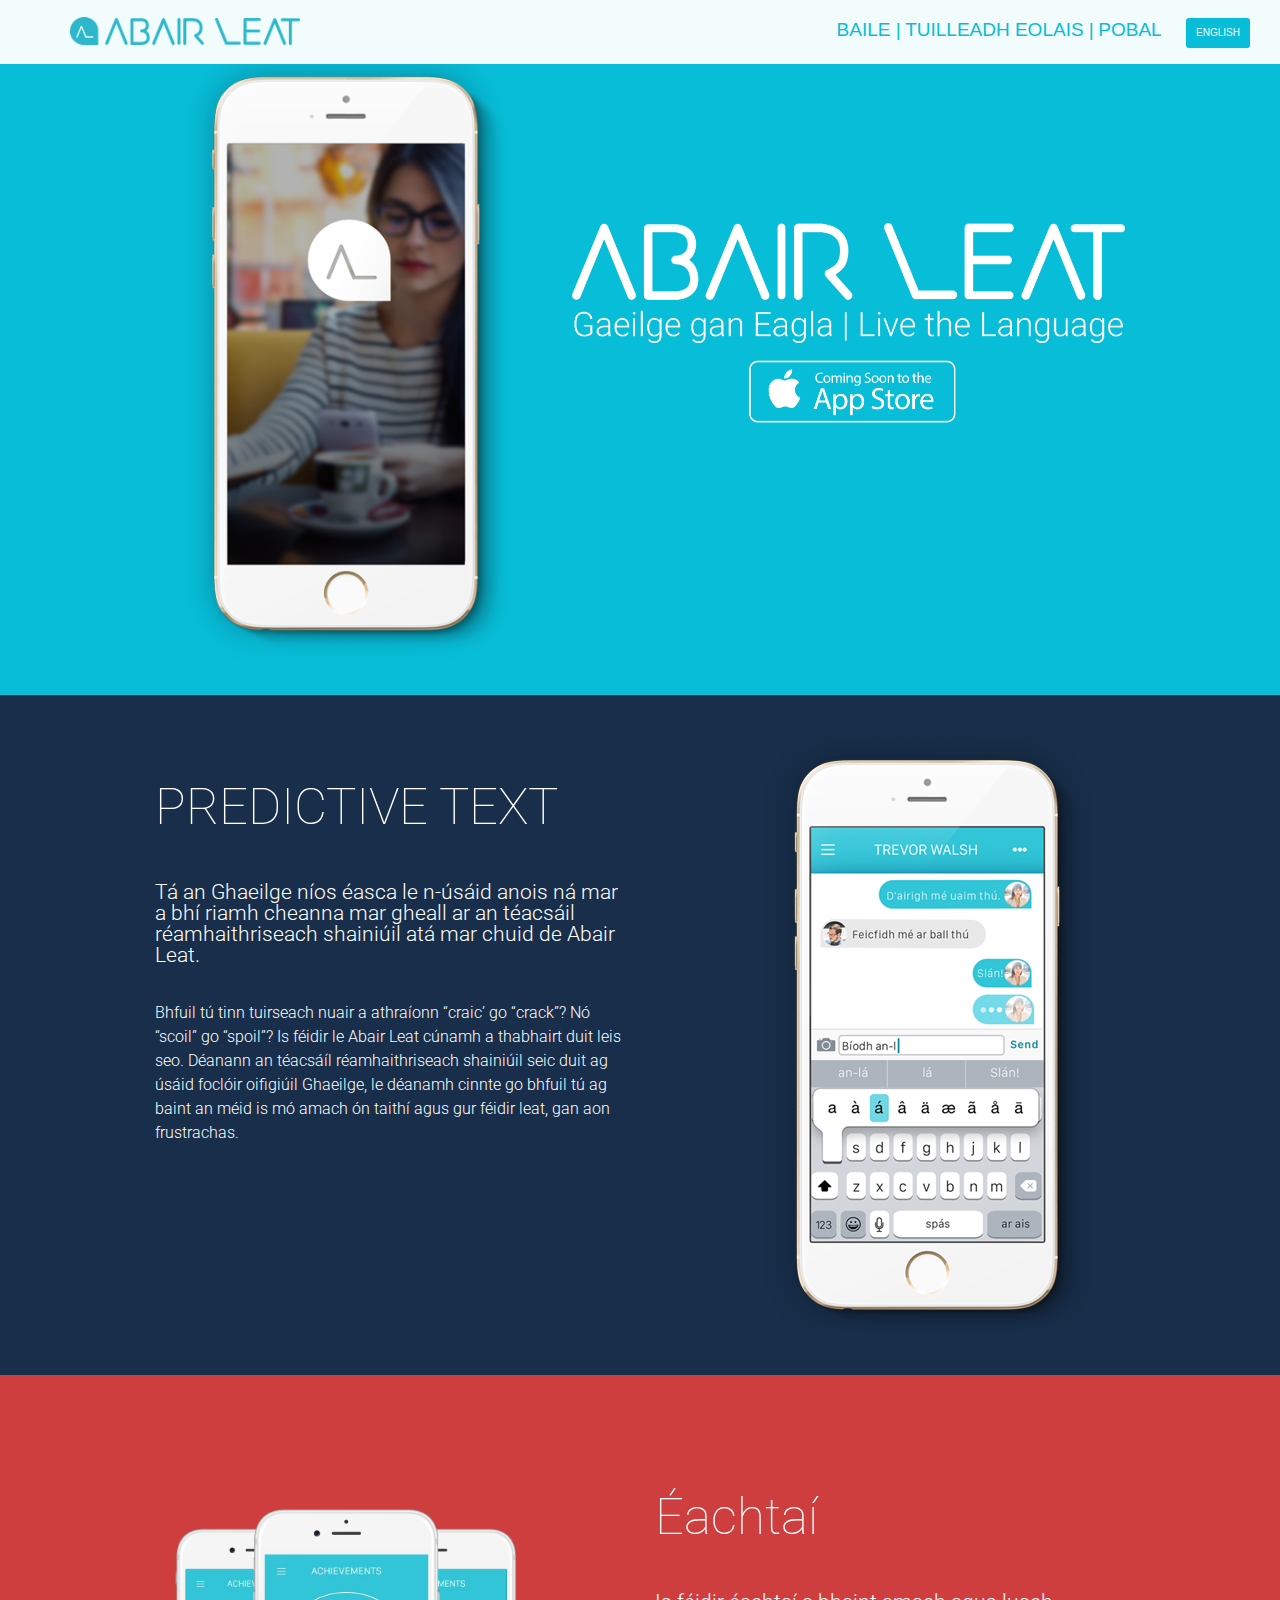
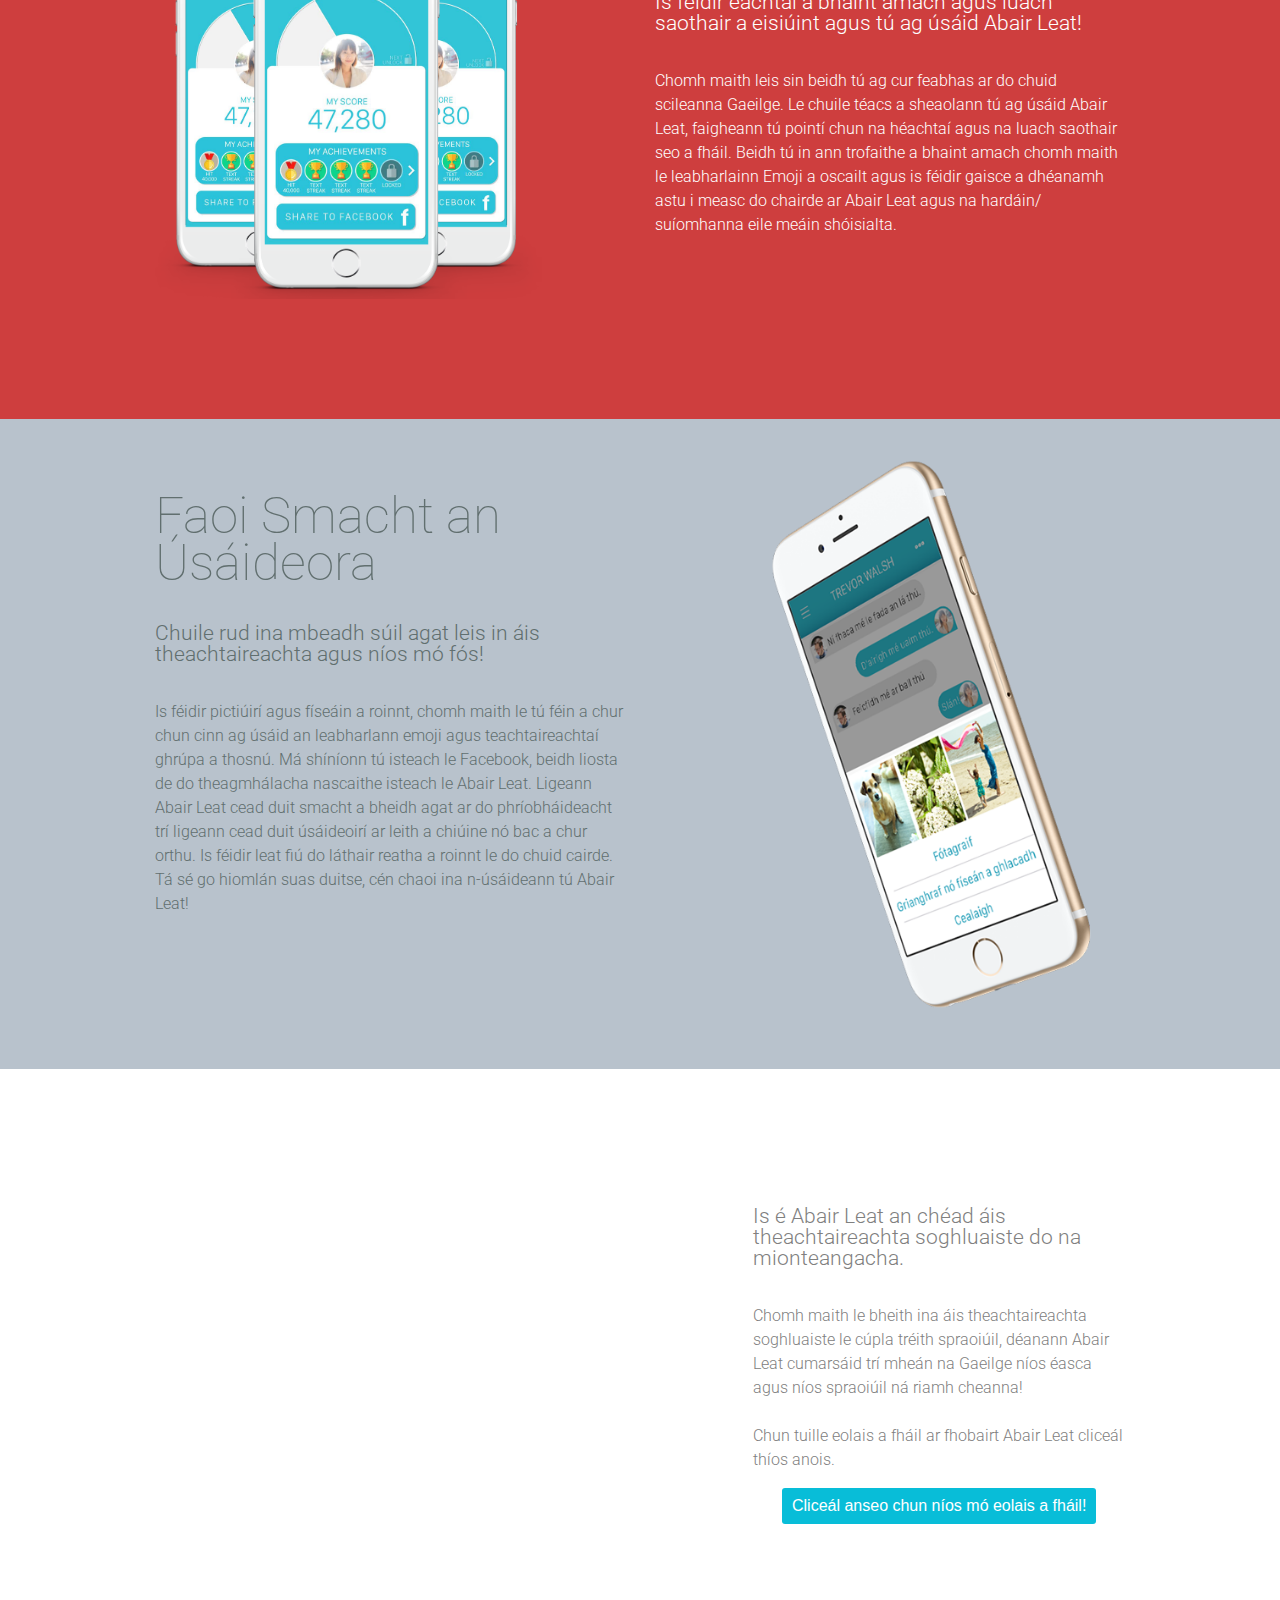
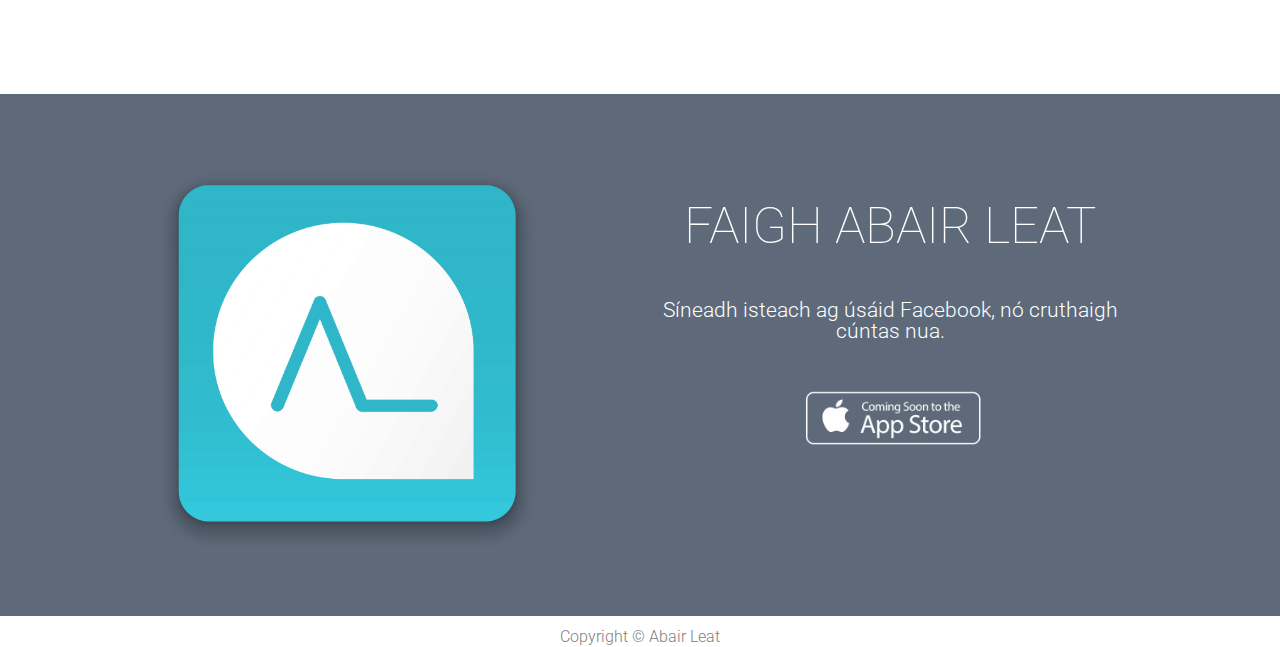
==== index.html @ ecb1967f "font size" ====
<!doctype html>
<html lang="en">
<head>
<link href='https://fonts.googleapis.com/css?family=Roboto:300,100' rel='stylesheet' type='text/css'>
<meta charset="utf-8">
<meta name="viewport" content="initial-scale=1">
<title>Abair Leat</title>
<link rel="shortcut icon" type="image/ico" href="images/favicon.ico">
<link rel="stylesheet" type="text/css" href="normalize.css">
<link rel="stylesheet" type="text/css" href="skeleton.css">
<link rel="stylesheet" type="text/css" href="foundation.css">
<link rel="stylesheet" type="text/css" href="stylesheet.css">
</head>

<body>
<div id="wrapper">

<header>
    <nav>
        <ul id="navigation">
            <li><a href="#secone">BAILE  |  </a></li>
            <li><a href="http://www.abairleat.org/learnmore">TUILLEADH EOLAIS  |  </a></li>
            <li><a href="http://abairleat.meteor.com" target="_blank">POBAL</a></li>
            <li><a href='http://abairleat.org/en.html'><button id='engbutton'>ENGLISH</button></a></li>
        </ul>

    </nav>
    <a href="#secone" id="mobilelogo"><img src='images/headertwo.png' id="headerbubble"></a>
</header>






      <div class="section" id='secone'>
        <div class="container">
        <div class="row">
          <div class="medium-12 large-5 columns" id="oneleft">
            <img src="images/mainmockupweb.png" id="mainscreen">
          </div>
          <div class="medium-12 large-7 columns" id="oneright">
            <img src="images/mainlogo.png" id="allogo">
            <img src='images/comingsoontoapple.png' id='comingsoontop'>
          </div>
        </div>
      </div>
  </div>



      <div class="section" id='secthree'>
        <div class="container">
        <div class="row">
          <div class="medium-12 large-6 columns" id="twoleft">
            <h1>PREDICTIVE TEXT</h1>
            <h5>Tá an Ghaeilge níos éasca le n-úsáid anois ná mar a bhí riamh cheanna mar gheall ar an téacsáil réamhaithriseach shainiúil atá mar chuid de Abair Leat.</h5>
            <p>Bhfuil tú tinn tuirseach nuair a athraíonn “craic’ go “crack”? Nó “scoil” go “spoil”? Is féidir le Abair Leat cúnamh a thabhairt duit leis seo. Déanann an téacsáíl réamhaithriseach shainiúil seic duit ag úsáid foclóir oifigiúil Ghaeilge, le déanamh cinnte go bhfuil tú ag baint an méid is mó amach ón taithí agus gur féidir leat, gan aon frustrachas.</p>
          </div>
          <div class="medium-12 large-5 columns" id="threeright">
            <img src="images/predictivetext.png" id="predictive">
          </div>
        </div>
        </div>
      </div>

    <div class="section" id="secfour">
    <div class="container">
    <div class="row">
      <div class="medium-12 large-5 columns" id="tworight">
        <img src="images/achievements.png" id="achievements">
      </div>
      <div class="medium-12 large-6 columns" id="twoleftright">
        <h1>Éachtaí</h1>
        <h5>Is féidir éachtaí a bhaint amach agus luach saothair a eisiúint agus tú ag úsáid Abair Leat!</h5>
        <p>Chomh maith leis sin beidh tú ag cur feabhas ar do chuid scileanna Gaeilge. Le chuile téacs a sheaolann tú ag úsáid Abair Leat, faigheann tú pointí chun na héachtaí agus na luach saothair seo a fháil. Beidh tú in ann trofaithe a bhaint amach chomh maith le leabharlainn Emoji a oscailt agus is féidir gaisce a dhéanamh astu i measc do chairde ar Abair Leat agus na hardáin/ suíomhanna eile meáin shóisialta.</p>
      </div>
    </div>
    </div>
    </div>

    <div class="section" id="secfive">
    <div class="container">
    <div class="row">
      <div class="medium-12 large-6 columns" id="twoleft">
        <h1 class='secfivetext' id='usertitle'>Faoi Smacht an Úsáideora</h1>
        <h5 class='secfivetext'>Chuile rud ina mbeadh súil agat leis in áis theachtaireachta agus níos mó fós!</h5>
        <p class='secfivetext'>Is féidir pictiúirí agus físeáin a roinnt, chomh maith le tú féin a chur chun cinn ag úsáid an leabharlann emoji agus teachtaireachtaí ghrúpa a thosnú. Má shíníonn tú isteach le Facebook, beidh liosta de do theagmhálacha nascaithe isteach le Abair Leat. Ligeann Abair Leat cead duit smacht a bheidh agat ar do phríobháideacht trí ligeann cead duit úsáideoirí ar leith a chiúine nó bac a chur orthu. Is féidir leat fiú do láthair reatha a roinnt le do chuid cairde. Tá sé go hiomlán suas duitse, cén chaoi ina n-úsáideann tú Abair Leat!</p>
      </div>
      <div class="medium-12 large-5 columns" id="tworight">
        <img src="images/otherthings.png" id="otherthings">
          </div>
        </div>
      </div>
    </div>

    <div class="section" id='sectwo'>
      <div class="container">
      <div class="row">
        <div class="medium-12 large-5 columns" id="twoleft">
          <iframe width="560" height="315" src="https://www.youtube.com/embed/egiFXU-FQB8" frameborder="0" allowfullscreen></iframe>        </div>
        <div class="medium-12 large-5 columns" id="fiveright">
          <h5>Is é Abair Leat an chéad áis theachtaireachta soghluaiste do na mionteangacha.</h5>
          <p>Chomh maith le bheith ina áis theachtaireachta soghluaiste le cúpla tréith spraoiúil, déanann Abair Leat cumarsáid trí mheán na Gaeilge níos éasca agus níos spraoiúil ná riamh cheanna! <br><br>
          Chun tuille eolais a fháil ar fhobairt Abair Leat cliceál thíos anois.</p>
          <a href="http://www.abairleat.org/learnmore"><button id="learnmorebutton">Cliceál anseo chun níos mó eolais a fháil!</button></a>
        </div>
      </div>
      </div>
    </div>

    <div class="section" id="secsix">
    <div class="container">
    <div class="row">
      <div class="medium-12 large-5 columns" id="twoleft">
        <img src="images/icon.png" id='icon'>
      </div>
      <div class="medium-12 large-6 columns" id="twoleft">
        <h1 class="secsixtext">FAIGH ABAIR LEAT</h1>
        <h5 class="secsixtext">Síneadh isteach ag úsáid Facebook, nó cruthaigh cúntas nua.</h5>
        <img src="images/comingsoontoapple.png" id='comingsoon'>
      </div>
        </div>
      </div>
    </div>

</div>

<footer>
  <h5 id="copyright">Copyright &copy; Abair Leat</h5>
</footer>
</body>
</html>
---- stylesheet.css ----
/*CSS Stylesheet*/

/** {border: 1px solid black;}*/

body {
    text-align: center;
}
#wrapper {
  max-width: 1500px;
  text-align: left;
  margin: 0 auto;
}
img {
    max-width: 100%;
    max-height: 80vh;
}
iframe {
  width: 500px;
}
main {
  text-align: center;
}

#comingsoontop {
  width: 50%;
}

#engbutton {
  padding: 10px;
  margin-bottom: 12px;
  background-color: #08BDD8;
  color: white;
  font-size: 10px;
  margin-left: 20px;
}
header {
  max-width: 1500px;
  background: white;
  opacity: 0.95;
  position: fixed;
  height: 64px;
  width: 100%;
  z-index: 1;
}
nav {
  float: right;
  padding-right: 30px;
}
nav ul {
  color: #08BDD8;

}
nav ul li {
  display: inline-block;
  text-decoration: none;
  /*padding-top: 15px;*/
  padding-bottom: 0px;
  font-size: 19px;
  margin: 0px;
  color: #08BDD8;
}
a {
  color: #08BDD8;
  text-decoration: none;
}
#headerbubble {
  margin-top: 17px;
  max-height: 28px;
  padding-left: 70px;
}
#headerone {
  display: none;
}
.section {
  /*padding: 80px;*/
  position: relative;
  width: 100vw;
  max-width: 1500px;
  max-height: 800px;
  padding-bottom: 20px;
}
#secone {
  padding-top: 40px;
  background-color: #08BDD8;
}
#sectwo {
  padding-top: 100px;
  padding-bottom: 150px;
  background-color: #ffffff;
}
#secthree {
  padding: 40px 0px;
  /*background-color: white;*/
  background-color: #182E4A;
}
#secfour {
  padding-top: 70px;
  padding-bottom: 120px;
  /*background-color: white;*/
  background-color: #CE3E3E;
}
#achievements {
  padding-top: 50px;
}
#sectwo div h1{
  color: grey;
}
#sectwo div h5{
  color: grey;
}
#sectwo p{
  color: grey;
}
#secfive {
  padding: 40px 0px;
  background-color: #b8c2cc;
}
.secfivetext {
  color: #616f6f;
}
#usertitle {
  line-height: 35pt;
}
#fiveright {
  padding-left: 30px;
}
#secsix {
  text-align: center;
  padding-top: 60px;
  padding-bottom: 70px;
  background-color: #5E6A7A;
}
.secsixtext {
  text-align: center;
}
#comingsoon {
  max-width: 50%;
}

#learnmorebutton {
  font-size: 12pt;
  background-color: #08BDD8;
  color: white;
  padding: 10px;
  margin-bottom: 20px;
}
iframe {
  margin-top: 50px;
  border: 2px solid white;
}
/*#sectwo {
margin-top: 0px;
padding-top: 0px;

}*/
.container {
  margin-top: 0px;
  text-align: center;
  color: white;
}
#mainscreen {
  max-height: 95vh;
}
#predicitve {
  margin-bottom: 20px;
  max-height: 650px;
}
#otherthings {
  margin-bottom: 20px;
  max-height: 550px;
}
#oneleft {
  margin-top: 0px;
}
#oneright {
  margin-left: 0px;
  margin-top: 100px;
}
#allogo {
  margin-top: 15%;
}
h1 {
  font-family: 'Roboto', sans-serif;
  text-align: left;
  font-size: 38pt;
  font-weight: 100;
}
h3 {
  font-family: 'Roboto', sans-serif;
  text-align: left;
  font-size: 32pt;
  font-weight: 100;
}
h5 {
  font-family: 'Roboto', sans-serif;
    text-align: left;
    font-size: 16pt;
    font-weight: 300;
    line-height: 21px;
}
p {
    font-family: 'Roboto', sans-serif;
      text-align: left;
      font-size: 12pt;
      font-weight: 300;
}
#getabairleatsec h1 {
  text-align: center;
  color: white;
}

#learnmoresec h2 {
  text-align: center;
  color: white;
  margin-bottom: 0px;
}
footer {
  background-color: white;
  color: grey;
  text-align: center;
}
#copyright {
  padding-top: 10px;
  margin: 0px;
  text-align: center;
  font-size: 12pt;
}
@media screen and (max-width: 1200px) {
  .section {
    max-height: 3000px;
  }
}
@media screen and (max-width: 590px) {
  #mobilelogo {
    display: none;
  }
}
@media screen and (max-width: 790px) {
  #headerbubble {
    display: none;
  }
  nav {
    text-align: center;
    padding-right: 0px;
    float: none;
  }
}
@media screen and (max-width: 650px) {
  iframe {
    width: 300px;
  }
  #predicitve {
    padding-bottom: 20px;
  }
  .section {
    padding: 0px;
  }
}
@media screen and (max-width: 500px) {
  nav ul li {
    font-size: 11pt;
  }
}
@media screen and (max-width: 450px) {
  nav {
    float: none;
  }
  #learnmorebutton {
    font-size: 9pt;
  }
  #engbutton {
    margin-left: 5px;
    padding: 5px;
  }
}

@media screen and (max-width: 1020px) {
  #allogo {
    margin-top: -100px;
  }
  .section {
    max-height: none;
  }
}
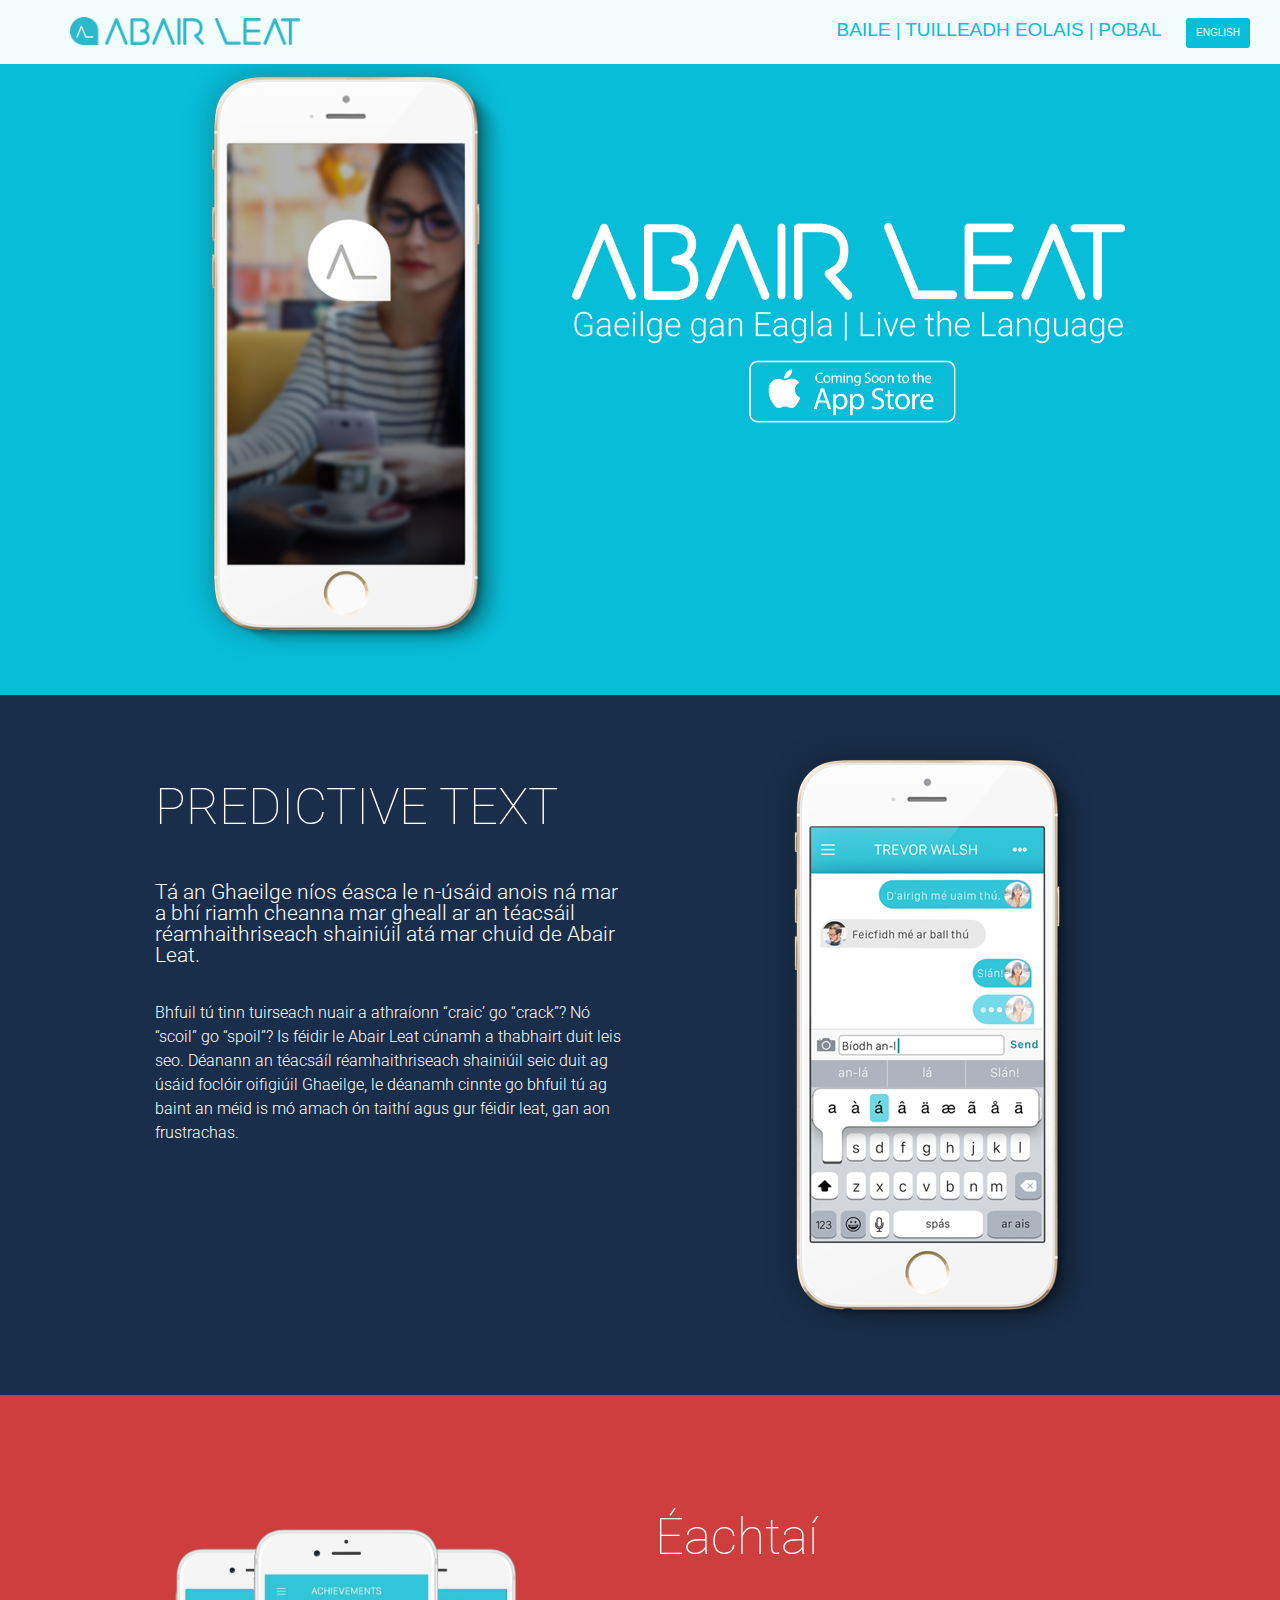
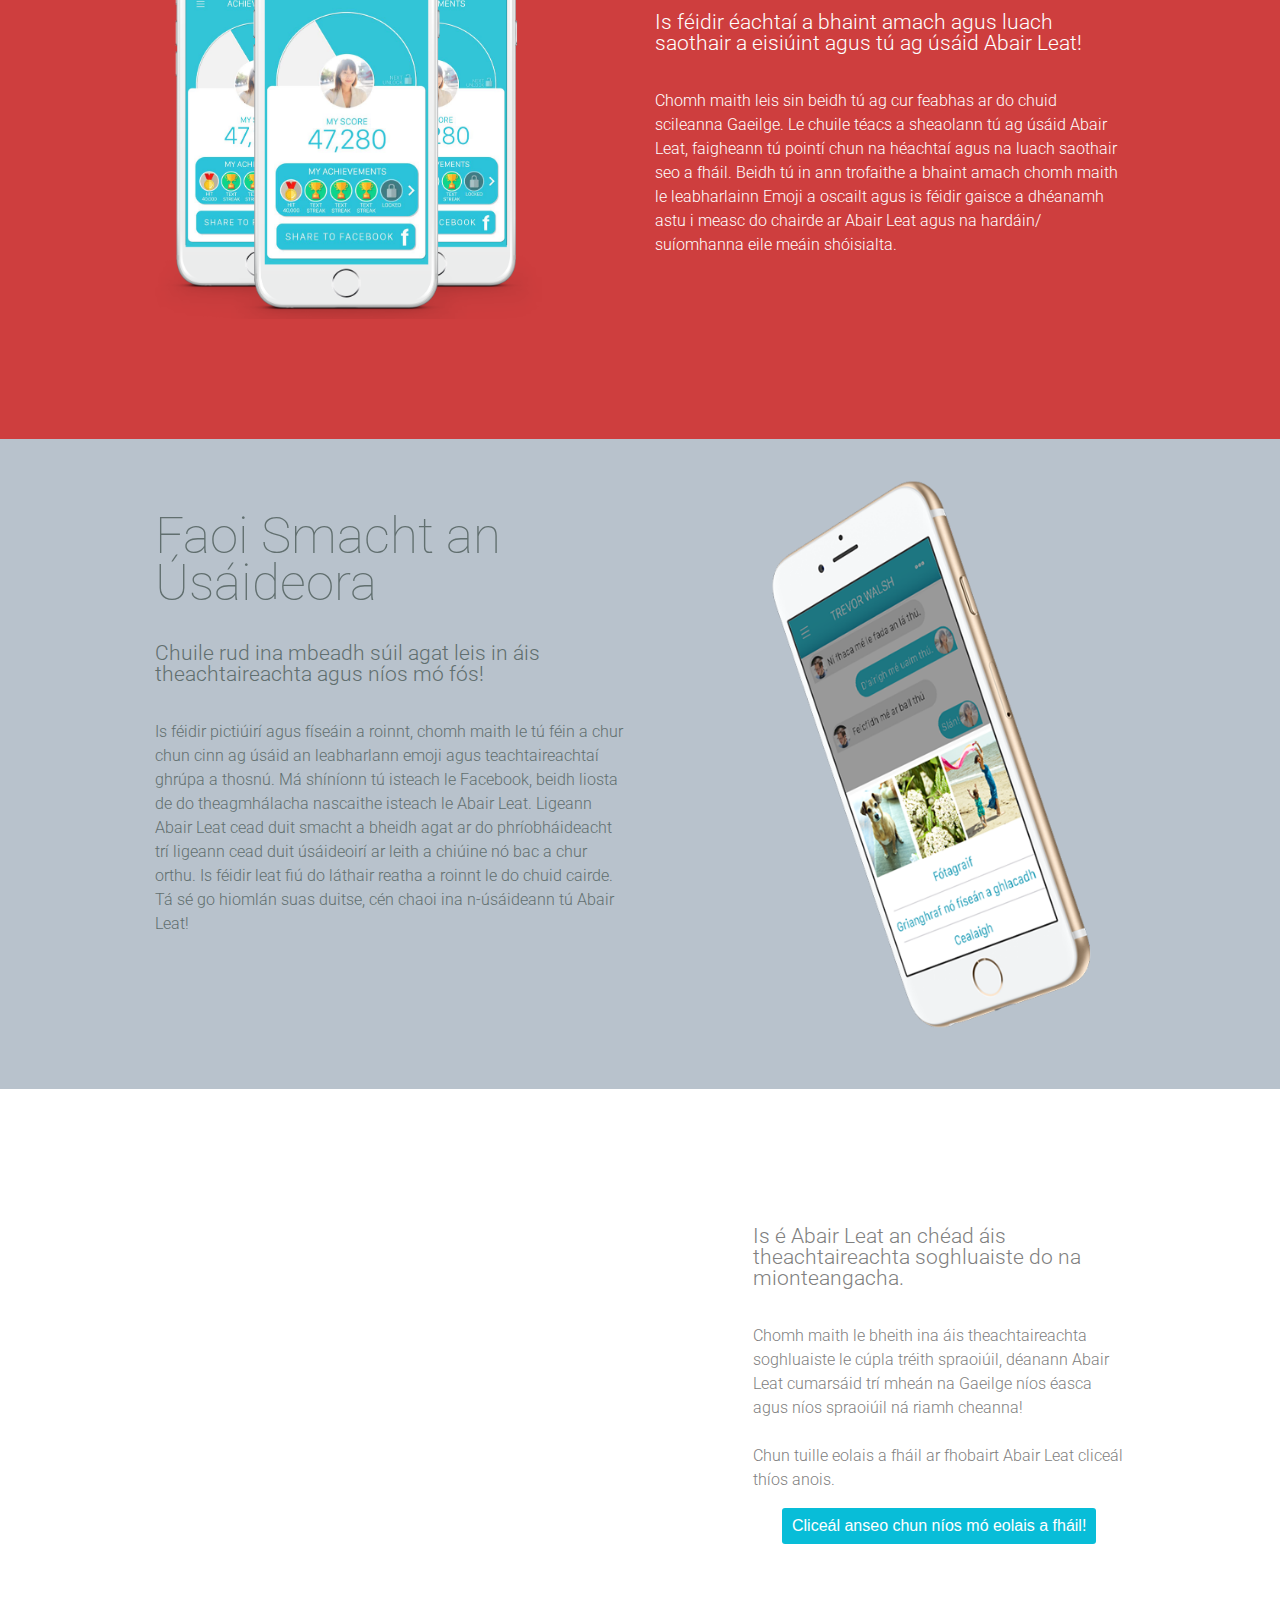
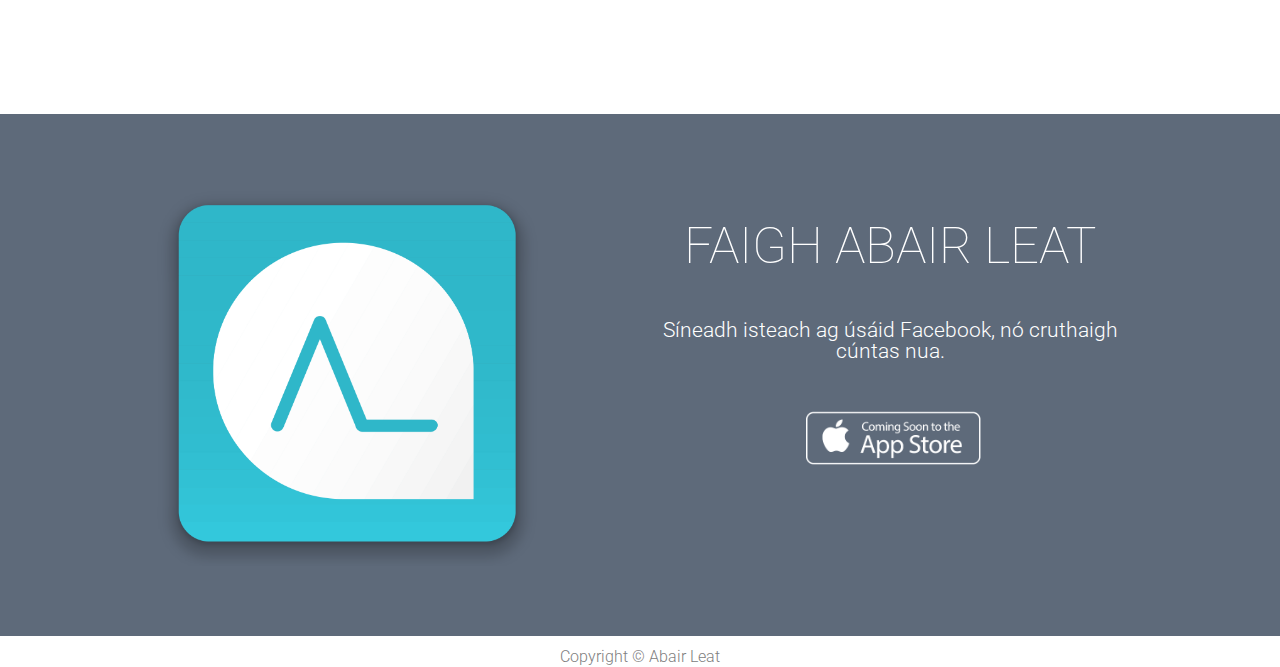
==== commit 1ad0f3b6: "code cleaning" ====
--- a/index.html
+++ b/index.html
@@ -7,7 +7,6 @@
 <title>Abair Leat</title>
 <link rel="shortcut icon" type="image/ico" href="images/favicon.ico">
 <link rel="stylesheet" type="text/css" href="normalize.css">
-<link rel="stylesheet" type="text/css" href="skeleton.css">
 <link rel="stylesheet" type="text/css" href="foundation.css">
 <link rel="stylesheet" type="text/css" href="stylesheet.css">
 </head>
@@ -52,7 +51,7 @@
       <div class="section" id='secthree'>
         <div class="container">
         <div class="row">
-          <div class="medium-12 large-6 columns" id="twoleft">
+          <div class="medium-12 large-6 columns">
             <h1>PREDICTIVE TEXT</h1>
             <h5>Tá an Ghaeilge níos éasca le n-úsáid anois ná mar a bhí riamh cheanna mar gheall ar an téacsáil réamhaithriseach shainiúil atá mar chuid de Abair Leat.</h5>
             <p>Bhfuil tú tinn tuirseach nuair a athraíonn “craic’ go “crack”? Nó “scoil” go “spoil”? Is féidir le Abair Leat cúnamh a thabhairt duit leis seo. Déanann an téacsáíl réamhaithriseach shainiúil seic duit ag úsáid foclóir oifigiúil Ghaeilge, le déanamh cinnte go bhfuil tú ag baint an méid is mó amach ón taithí agus gur féidir leat, gan aon frustrachas.</p>
@@ -67,10 +66,10 @@
     <div class="section" id="secfour">
     <div class="container">
     <div class="row">
-      <div class="medium-12 large-5 columns" id="tworight">
+      <div class="medium-12 large-5 columns">
         <img src="images/achievements.png" id="achievements">
       </div>
-      <div class="medium-12 large-6 columns" id="twoleftright">
+      <div class="medium-12 large-6 columns">
         <h1>Éachtaí</h1>
         <h5>Is féidir éachtaí a bhaint amach agus luach saothair a eisiúint agus tú ag úsáid Abair Leat!</h5>
         <p>Chomh maith leis sin beidh tú ag cur feabhas ar do chuid scileanna Gaeilge. Le chuile téacs a sheaolann tú ag úsáid Abair Leat, faigheann tú pointí chun na héachtaí agus na luach saothair seo a fháil. Beidh tú in ann trofaithe a bhaint amach chomh maith le leabharlainn Emoji a oscailt agus is féidir gaisce a dhéanamh astu i measc do chairde ar Abair Leat agus na hardáin/ suíomhanna eile meáin shóisialta.</p>
@@ -82,12 +81,12 @@
     <div class="section" id="secfive">
     <div class="container">
     <div class="row">
-      <div class="medium-12 large-6 columns" id="twoleft">
+      <div class="medium-12 large-6 columns">
         <h1 class='secfivetext' id='usertitle'>Faoi Smacht an Úsáideora</h1>
         <h5 class='secfivetext'>Chuile rud ina mbeadh súil agat leis in áis theachtaireachta agus níos mó fós!</h5>
         <p class='secfivetext'>Is féidir pictiúirí agus físeáin a roinnt, chomh maith le tú féin a chur chun cinn ag úsáid an leabharlann emoji agus teachtaireachtaí ghrúpa a thosnú. Má shíníonn tú isteach le Facebook, beidh liosta de do theagmhálacha nascaithe isteach le Abair Leat. Ligeann Abair Leat cead duit smacht a bheidh agat ar do phríobháideacht trí ligeann cead duit úsáideoirí ar leith a chiúine nó bac a chur orthu. Is féidir leat fiú do láthair reatha a roinnt le do chuid cairde. Tá sé go hiomlán suas duitse, cén chaoi ina n-úsáideann tú Abair Leat!</p>
       </div>
-      <div class="medium-12 large-5 columns" id="tworight">
+      <div class="medium-12 large-5 columns">
         <img src="images/otherthings.png" id="otherthings">
           </div>
         </div>
@@ -97,7 +96,7 @@
     <div class="section" id='sectwo'>
       <div class="container">
       <div class="row">
-        <div class="medium-12 large-5 columns" id="twoleft">
+        <div class="medium-12 large-5 columns">
           <iframe width="560" height="315" src="https://www.youtube.com/embed/egiFXU-FQB8" frameborder="0" allowfullscreen></iframe>        </div>
         <div class="medium-12 large-5 columns" id="fiveright">
           <h5>Is é Abair Leat an chéad áis theachtaireachta soghluaiste do na mionteangacha.</h5>
@@ -112,10 +111,10 @@
     <div class="section" id="secsix">
     <div class="container">
     <div class="row">
-      <div class="medium-12 large-5 columns" id="twoleft">
+      <div class="medium-12 large-5 columns">
         <img src="images/icon.png" id='icon'>
       </div>
-      <div class="medium-12 large-6 columns" id="twoleft">
+      <div class="medium-12 large-6 columns">
         <h1 class="secsixtext">FAIGH ABAIR LEAT</h1>
         <h5 class="secsixtext">Síneadh isteach ag úsáid Facebook, nó cruthaigh cúntas nua.</h5>
         <img src="images/comingsoontoapple.png" id='comingsoon'>
@@ -125,9 +124,9 @@
     </div>
 
 </div>
-
 <footer>
   <h5 id="copyright">Copyright &copy; Abair Leat</h5>
 </footer>
+
 </body>
 </html>
--- a/stylesheet.css
+++ b/stylesheet.css
@@ -17,10 +17,6 @@
 iframe {
   width: 500px;
 }
-main {
-  text-align: center;
-}
-
 #comingsoontop {
   width: 50%;
 }
@@ -53,7 +49,6 @@
 nav ul li {
   display: inline-block;
   text-decoration: none;
-  /*padding-top: 15px;*/
   padding-bottom: 0px;
   font-size: 19px;
   margin: 0px;
@@ -68,9 +63,7 @@
   max-height: 28px;
   padding-left: 70px;
 }
-#headerone {
-  display: none;
-}
+
 .section {
   /*padding: 80px;*/
   position: relative;
@@ -161,7 +154,7 @@
 #mainscreen {
   max-height: 95vh;
 }
-#predicitve {
+#predictive {
   margin-bottom: 20px;
   max-height: 650px;
 }
@@ -249,7 +242,7 @@
   iframe {
     width: 300px;
   }
-  #predicitve {
+  #predictive {
     padding-bottom: 20px;
   }
   .section {
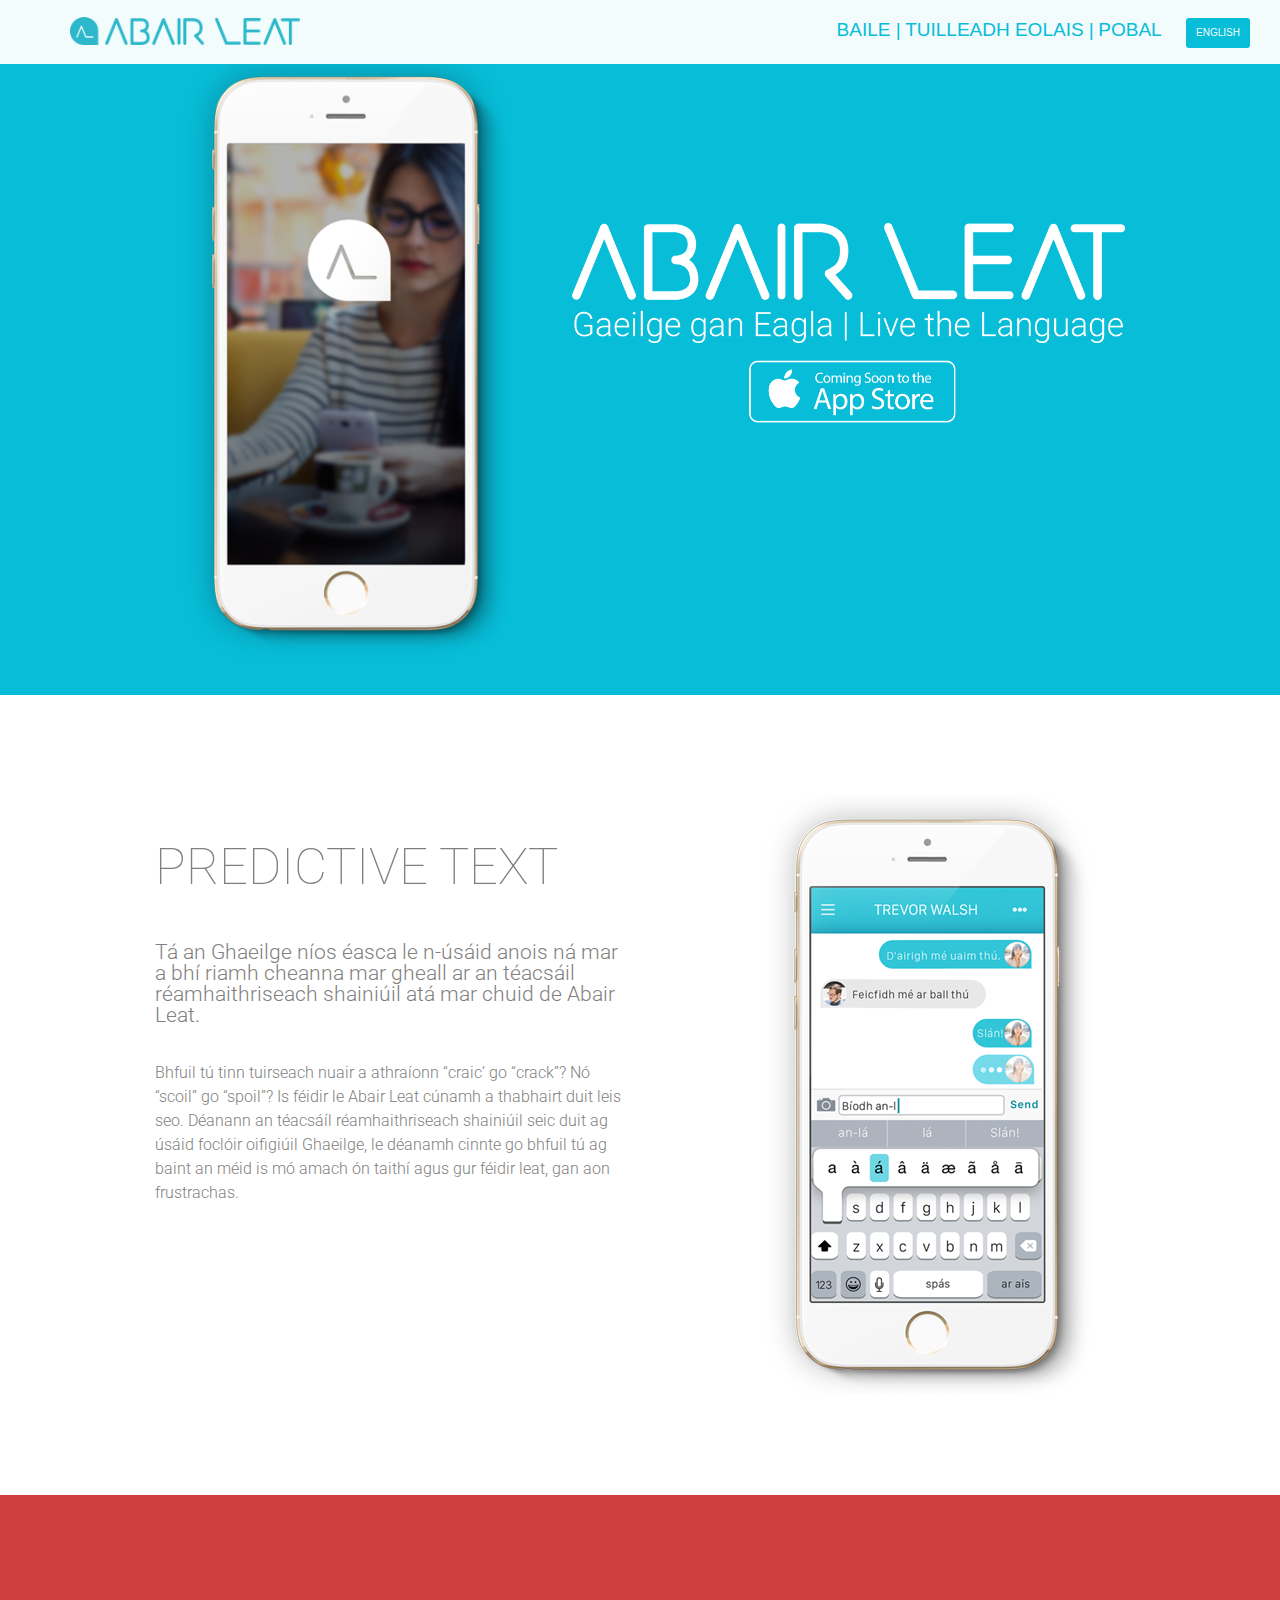
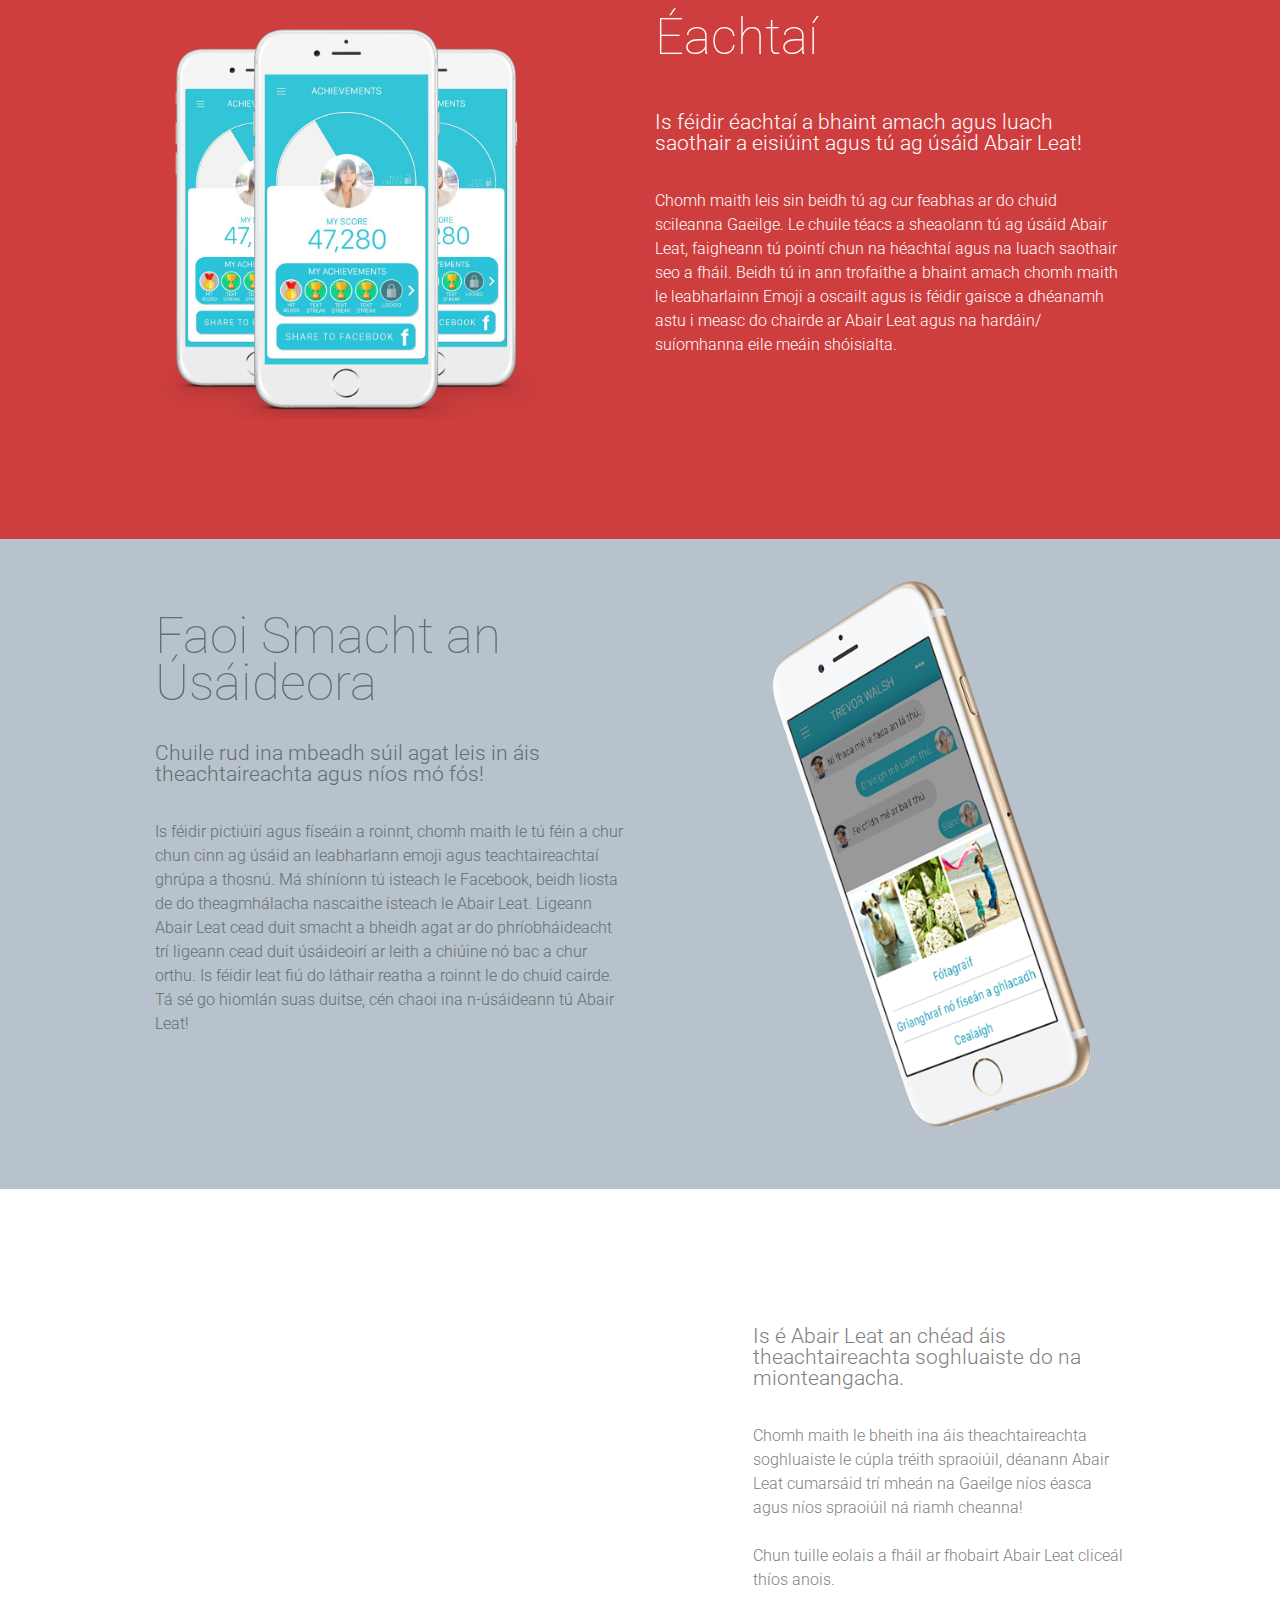
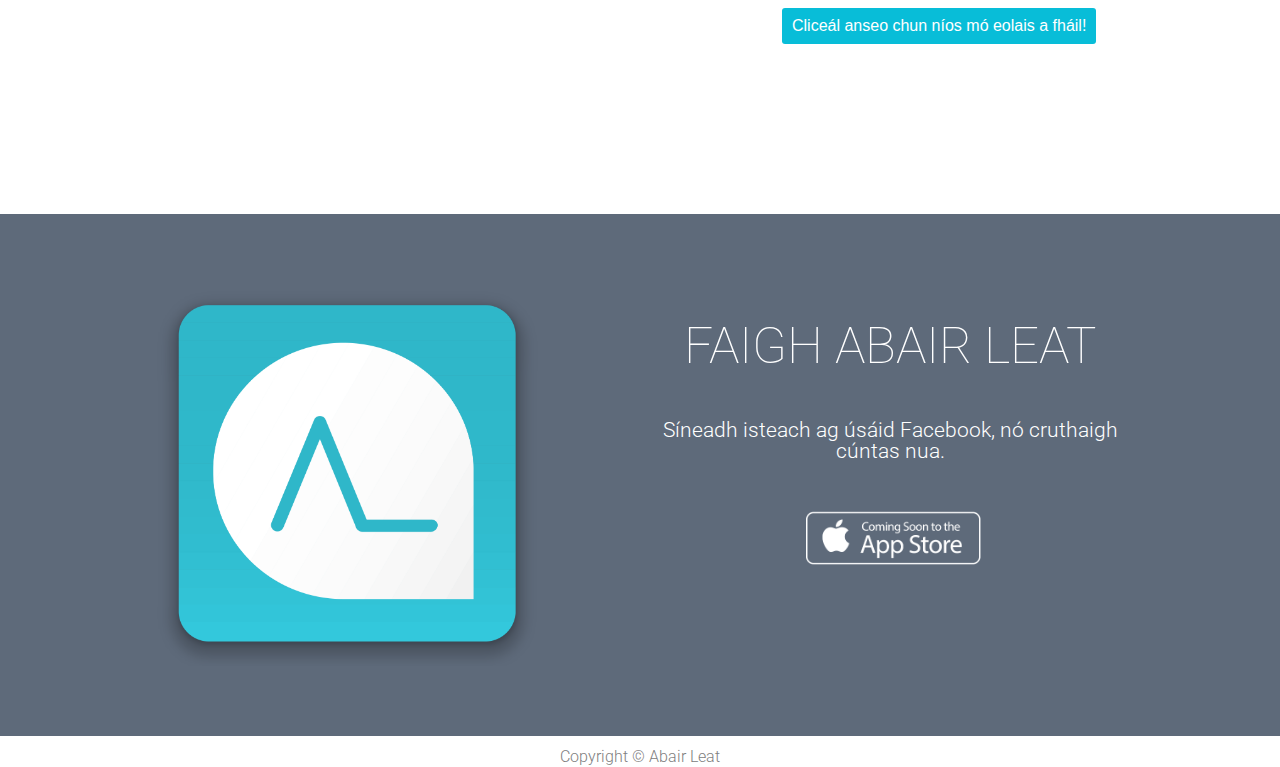
==== commit 23bbf79e: "more cleaning" ====
--- a/index.html
+++ b/index.html
@@ -48,7 +48,7 @@
 
 
 
-      <div class="section" id='secthree'>
+      <div class="section" id='sectwo'>
         <div class="container">
         <div class="row">
           <div class="medium-12 large-6 columns">
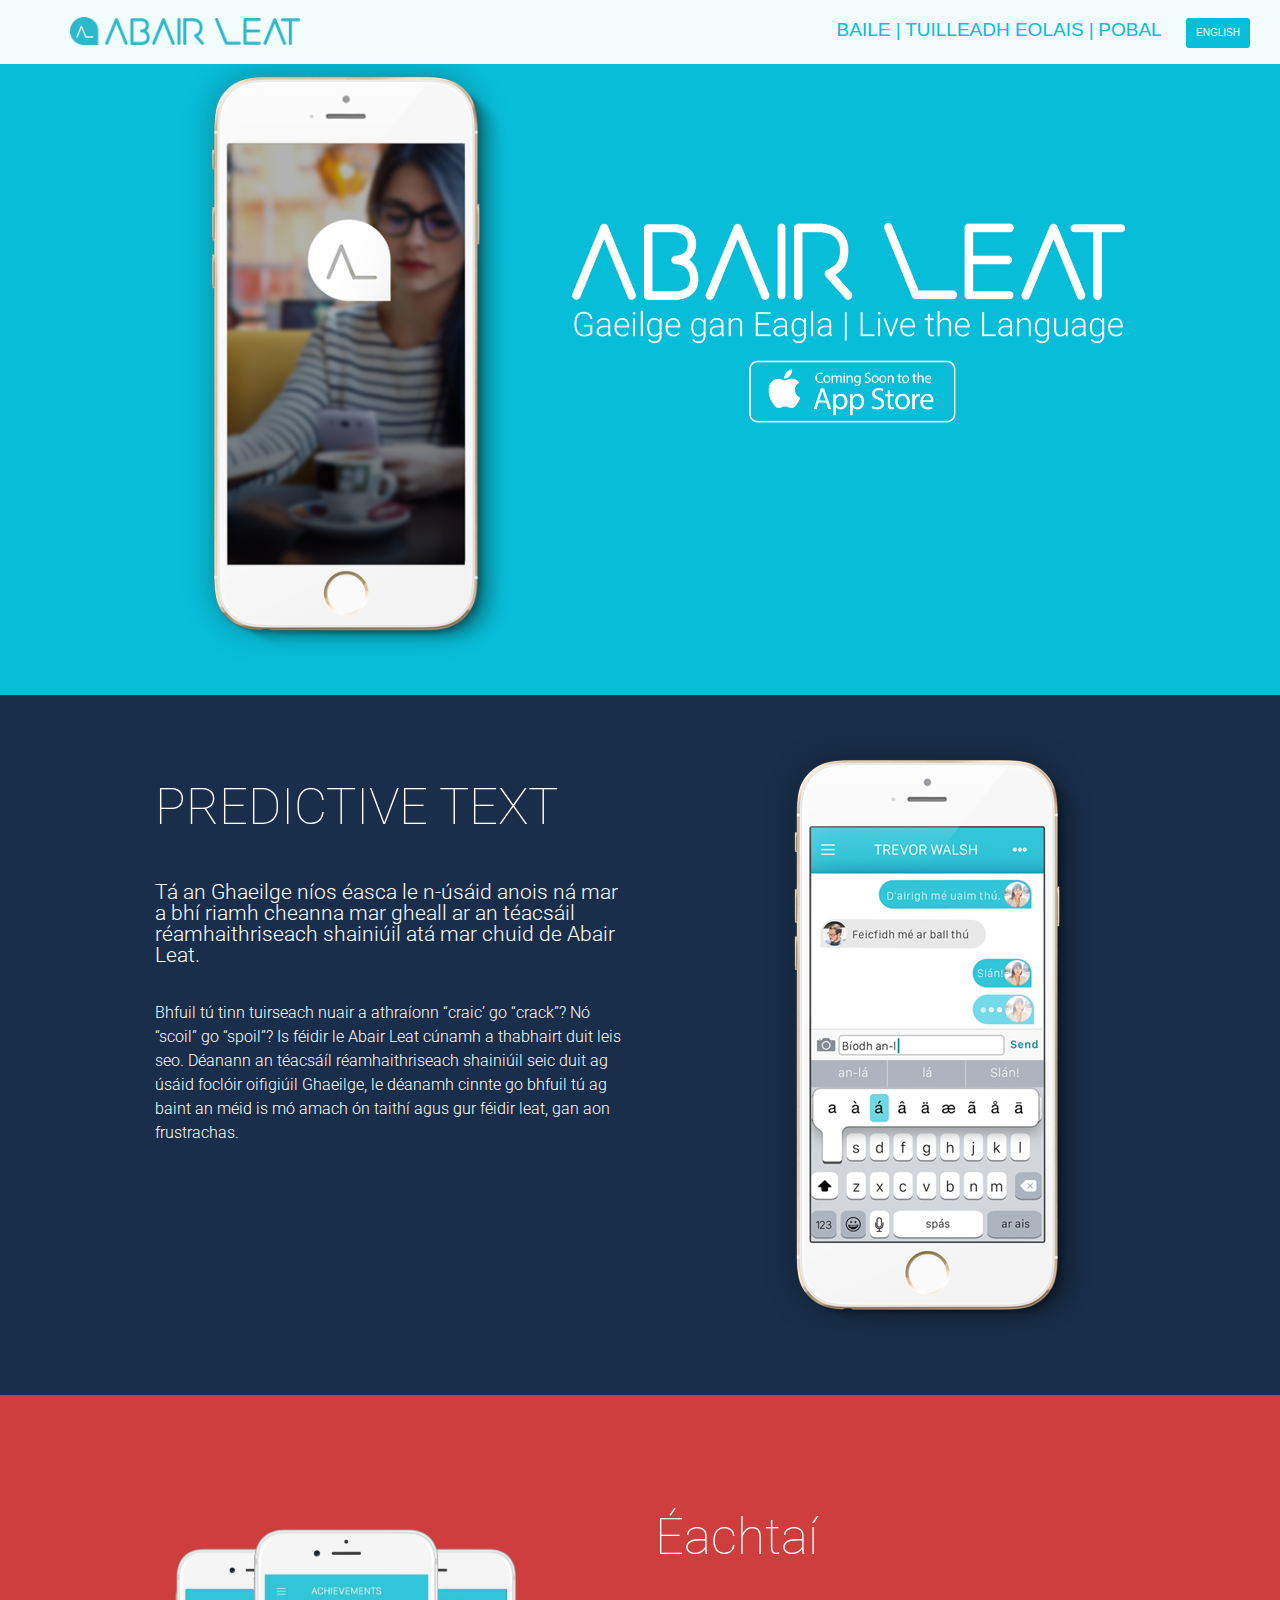
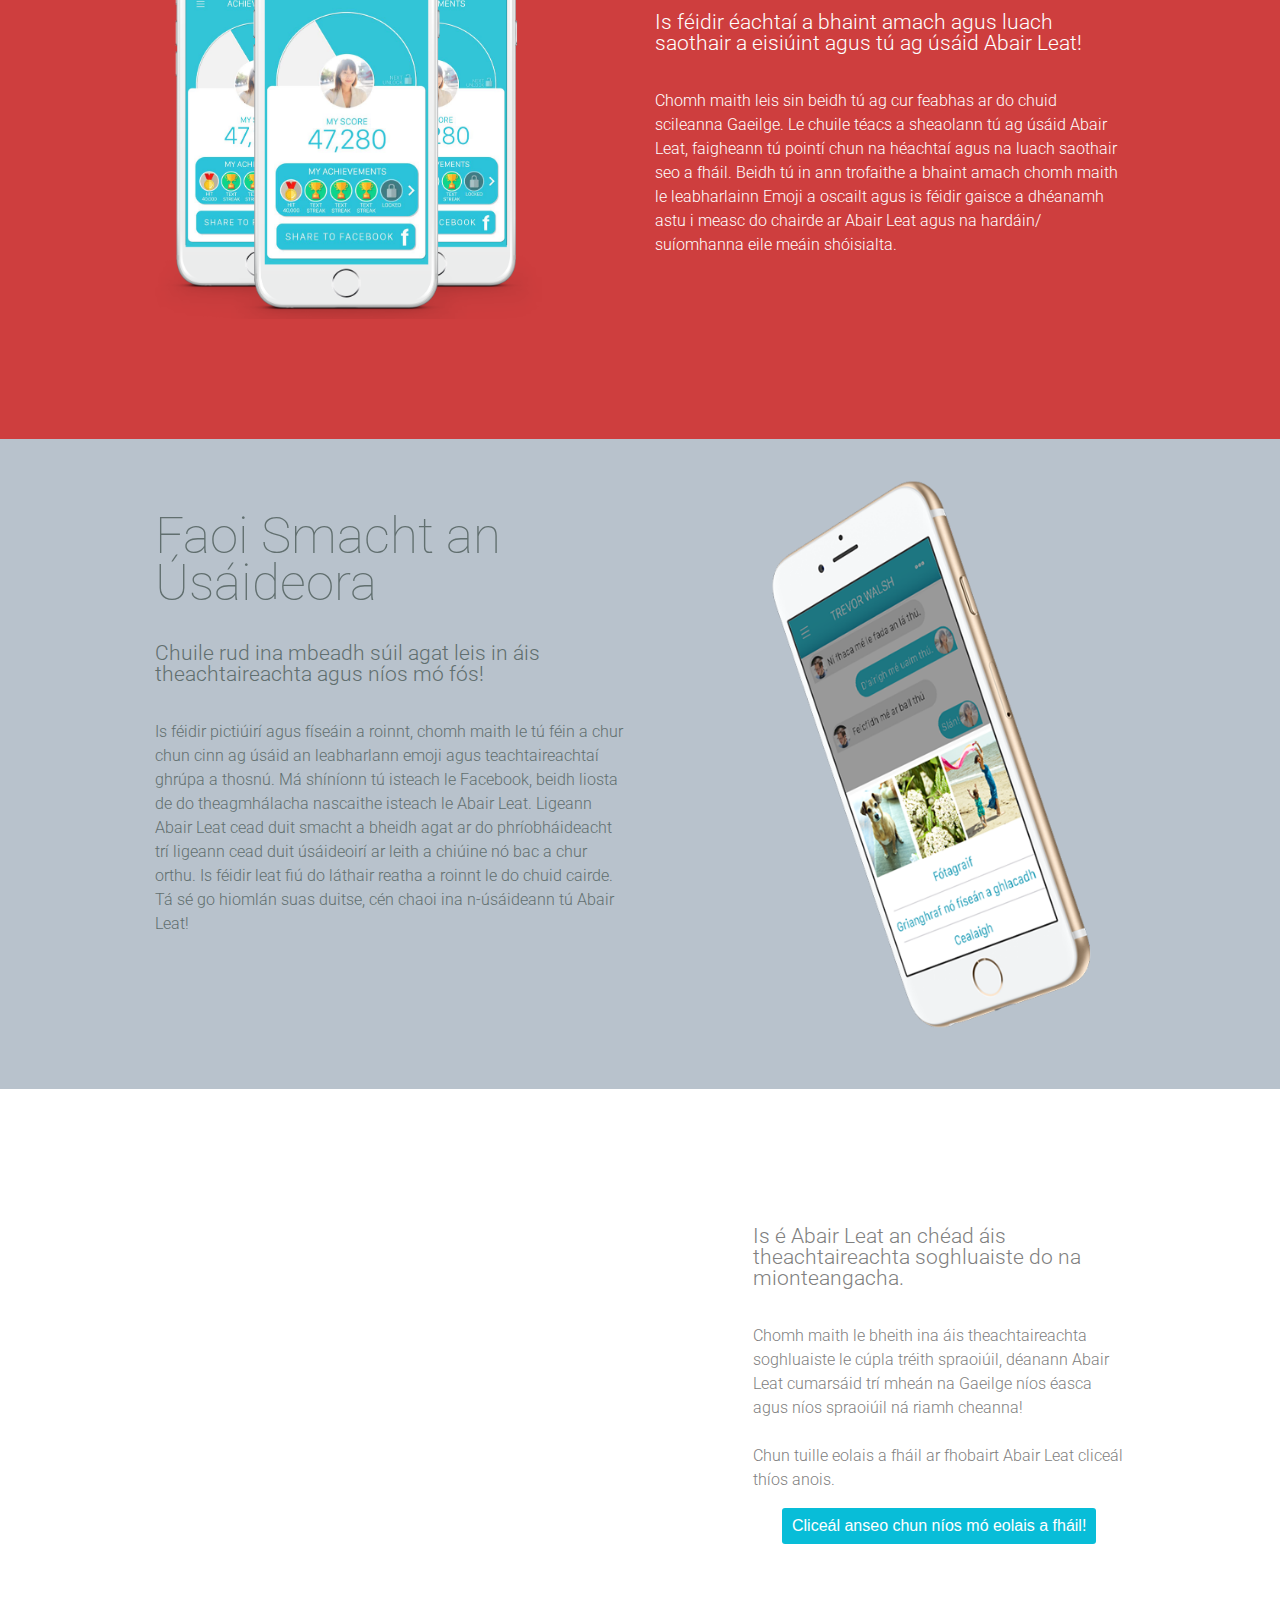
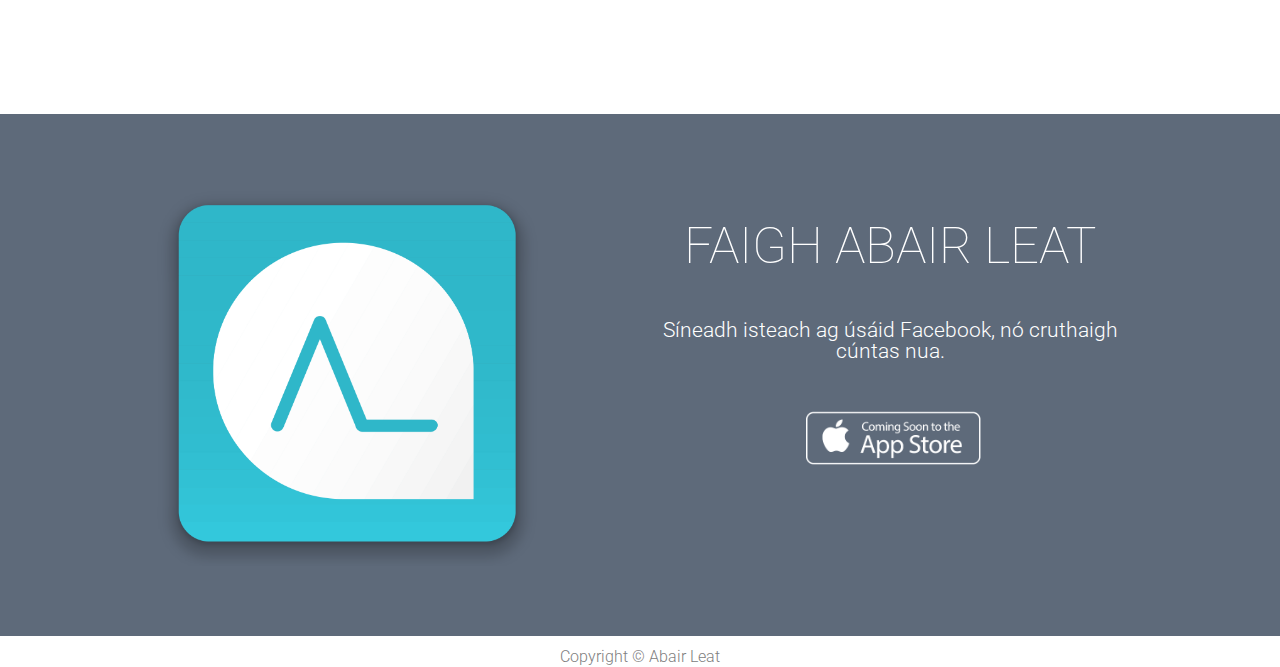
==== commit ac2bbecb: "last try?!" ====
--- a/index.html
+++ b/index.html
@@ -48,7 +48,7 @@
 
 
 
-      <div class="section" id='sectwo'>
+      <div class="section" id='secthree'>
         <div class="container">
         <div class="row">
           <div class="medium-12 large-6 columns">
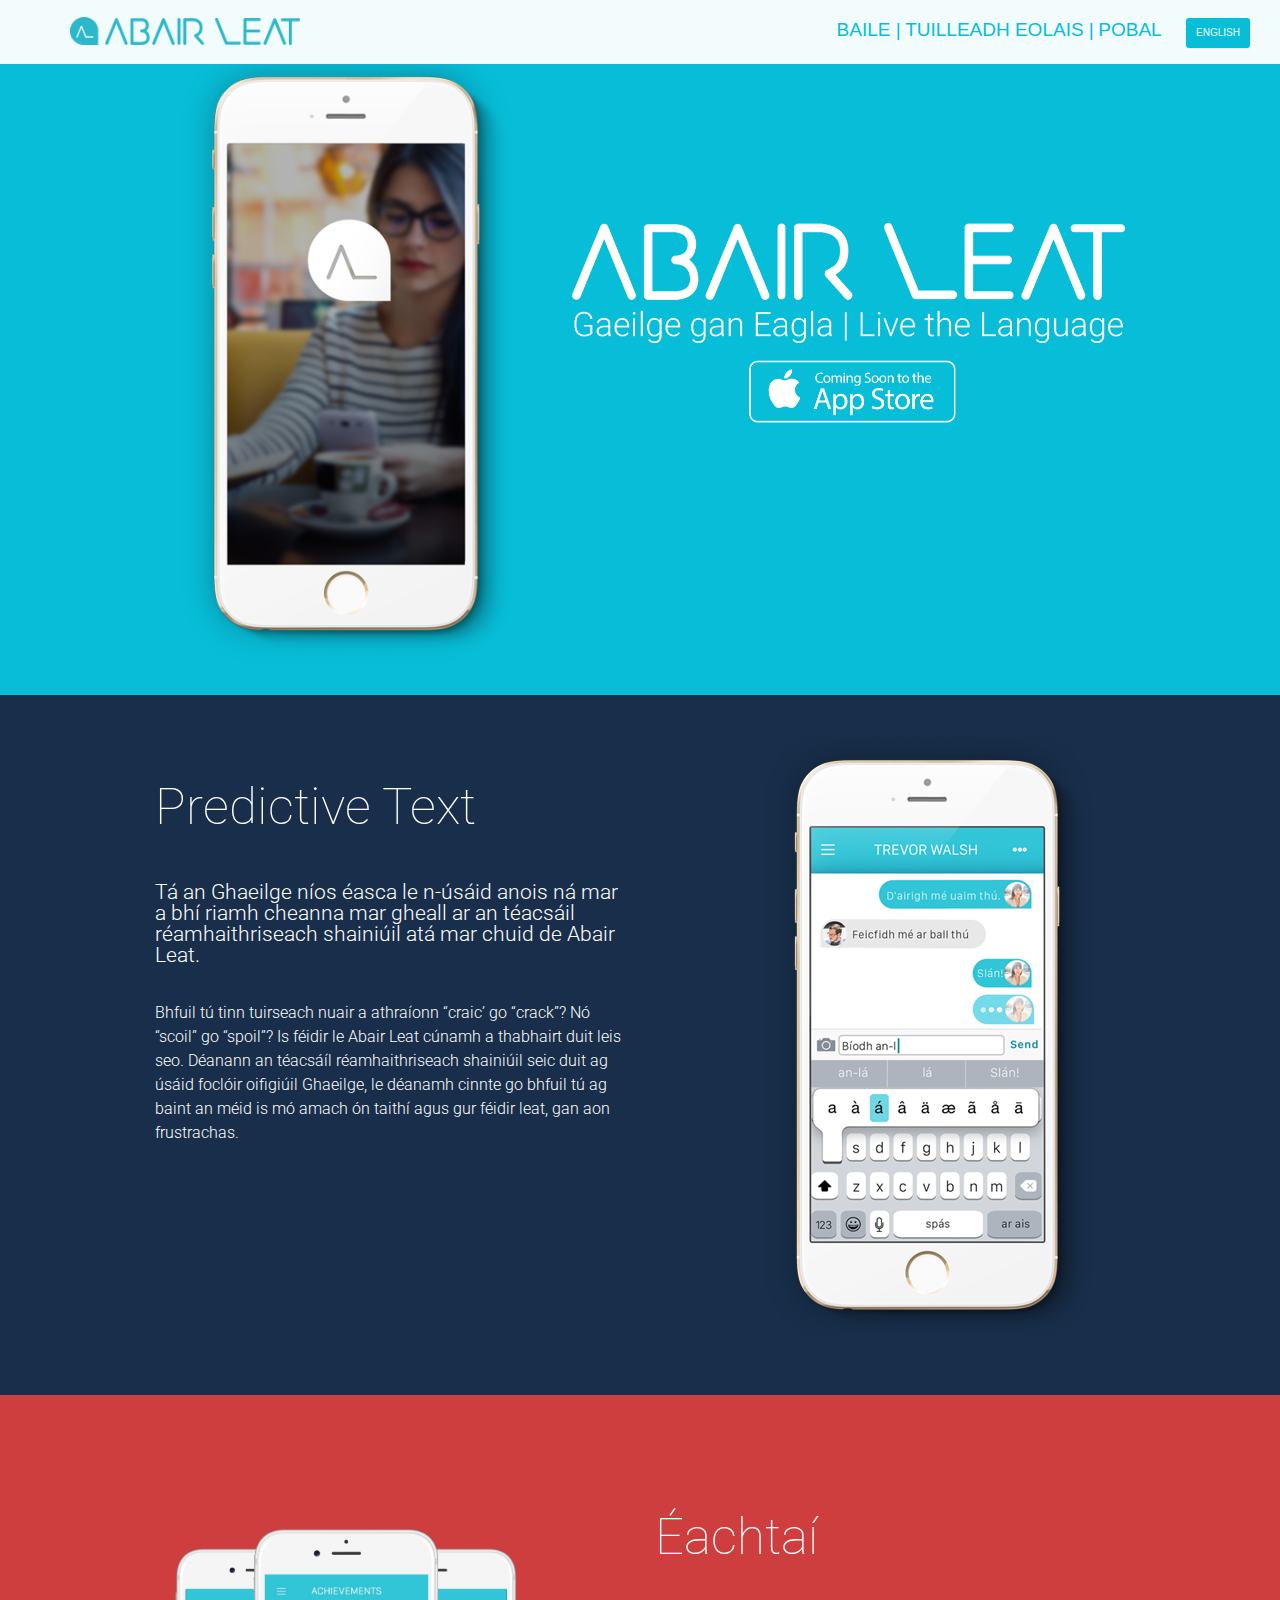
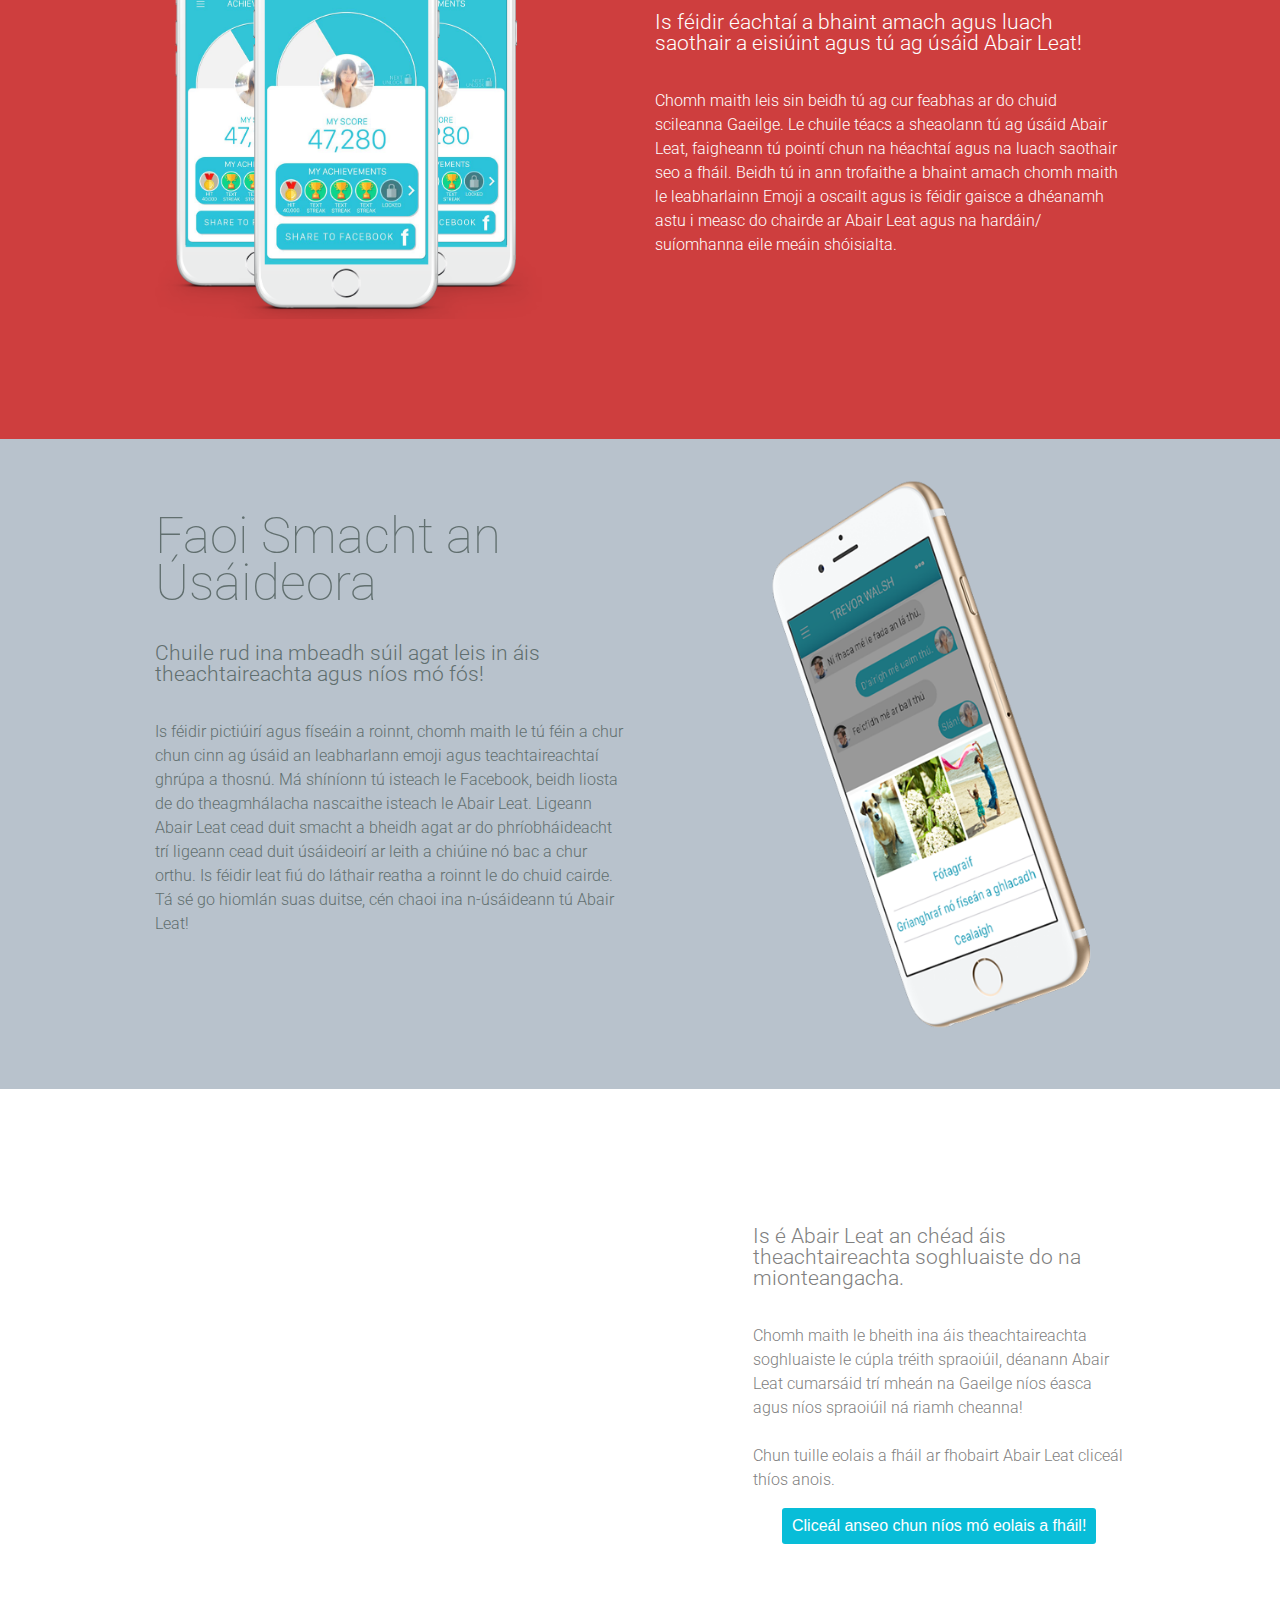
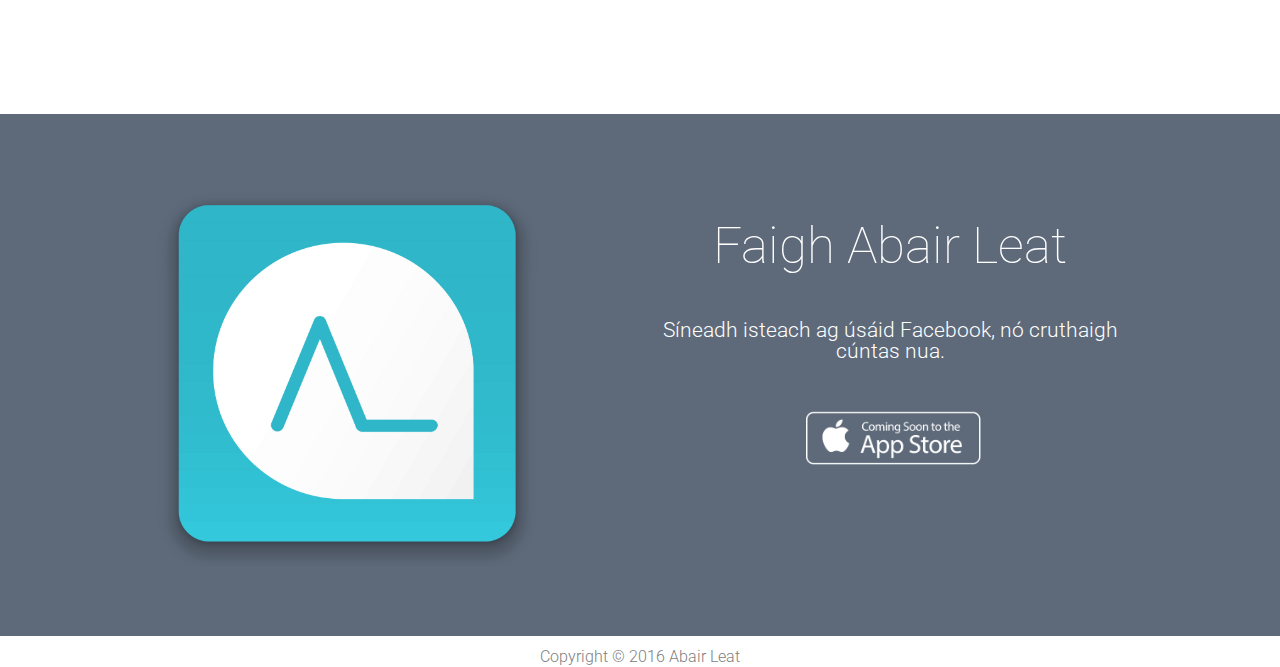
==== commit 51fc039d: "update working" ====
--- a/index.html
+++ b/index.html
@@ -52,11 +52,11 @@
         <div class="container">
         <div class="row">
           <div class="medium-12 large-6 columns">
-            <h1>PREDICTIVE TEXT</h1>
+            <h1>Predictive Text</h1>
             <h5>Tá an Ghaeilge níos éasca le n-úsáid anois ná mar a bhí riamh cheanna mar gheall ar an téacsáil réamhaithriseach shainiúil atá mar chuid de Abair Leat.</h5>
             <p>Bhfuil tú tinn tuirseach nuair a athraíonn “craic’ go “crack”? Nó “scoil” go “spoil”? Is féidir le Abair Leat cúnamh a thabhairt duit leis seo. Déanann an téacsáíl réamhaithriseach shainiúil seic duit ag úsáid foclóir oifigiúil Ghaeilge, le déanamh cinnte go bhfuil tú ag baint an méid is mó amach ón taithí agus gur féidir leat, gan aon frustrachas.</p>
           </div>
-          <div class="medium-12 large-5 columns" id="threeright">
+          <div class="medium-12 large-5 columns">
             <img src="images/predictivetext.png" id="predictive">
           </div>
         </div>
@@ -97,7 +97,7 @@
       <div class="container">
       <div class="row">
         <div class="medium-12 large-5 columns">
-          <iframe width="560" height="315" src="https://www.youtube.com/embed/egiFXU-FQB8" frameborder="0" allowfullscreen></iframe>        </div>
+          <iframe width="560" height="315" src="https://www.youtube.com/embed/UR7CCffJ-MI" frameborder="0" allowfullscreen></iframe>        </div>
         <div class="medium-12 large-5 columns" id="fiveright">
           <h5>Is é Abair Leat an chéad áis theachtaireachta soghluaiste do na mionteangacha.</h5>
           <p>Chomh maith le bheith ina áis theachtaireachta soghluaiste le cúpla tréith spraoiúil, déanann Abair Leat cumarsáid trí mheán na Gaeilge níos éasca agus níos spraoiúil ná riamh cheanna! <br><br>
@@ -115,7 +115,7 @@
         <img src="images/icon.png" id='icon'>
       </div>
       <div class="medium-12 large-6 columns">
-        <h1 class="secsixtext">FAIGH ABAIR LEAT</h1>
+        <h1 class="secsixtext">Faigh Abair Leat</h1>
         <h5 class="secsixtext">Síneadh isteach ag úsáid Facebook, nó cruthaigh cúntas nua.</h5>
         <img src="images/comingsoontoapple.png" id='comingsoon'>
       </div>
@@ -125,7 +125,7 @@
 
 </div>
 <footer>
-  <h5 id="copyright">Copyright &copy; Abair Leat</h5>
+  <h5 id="copyright">Copyright &copy; 2016 Abair Leat</h5>
 </footer>
 
 </body>
